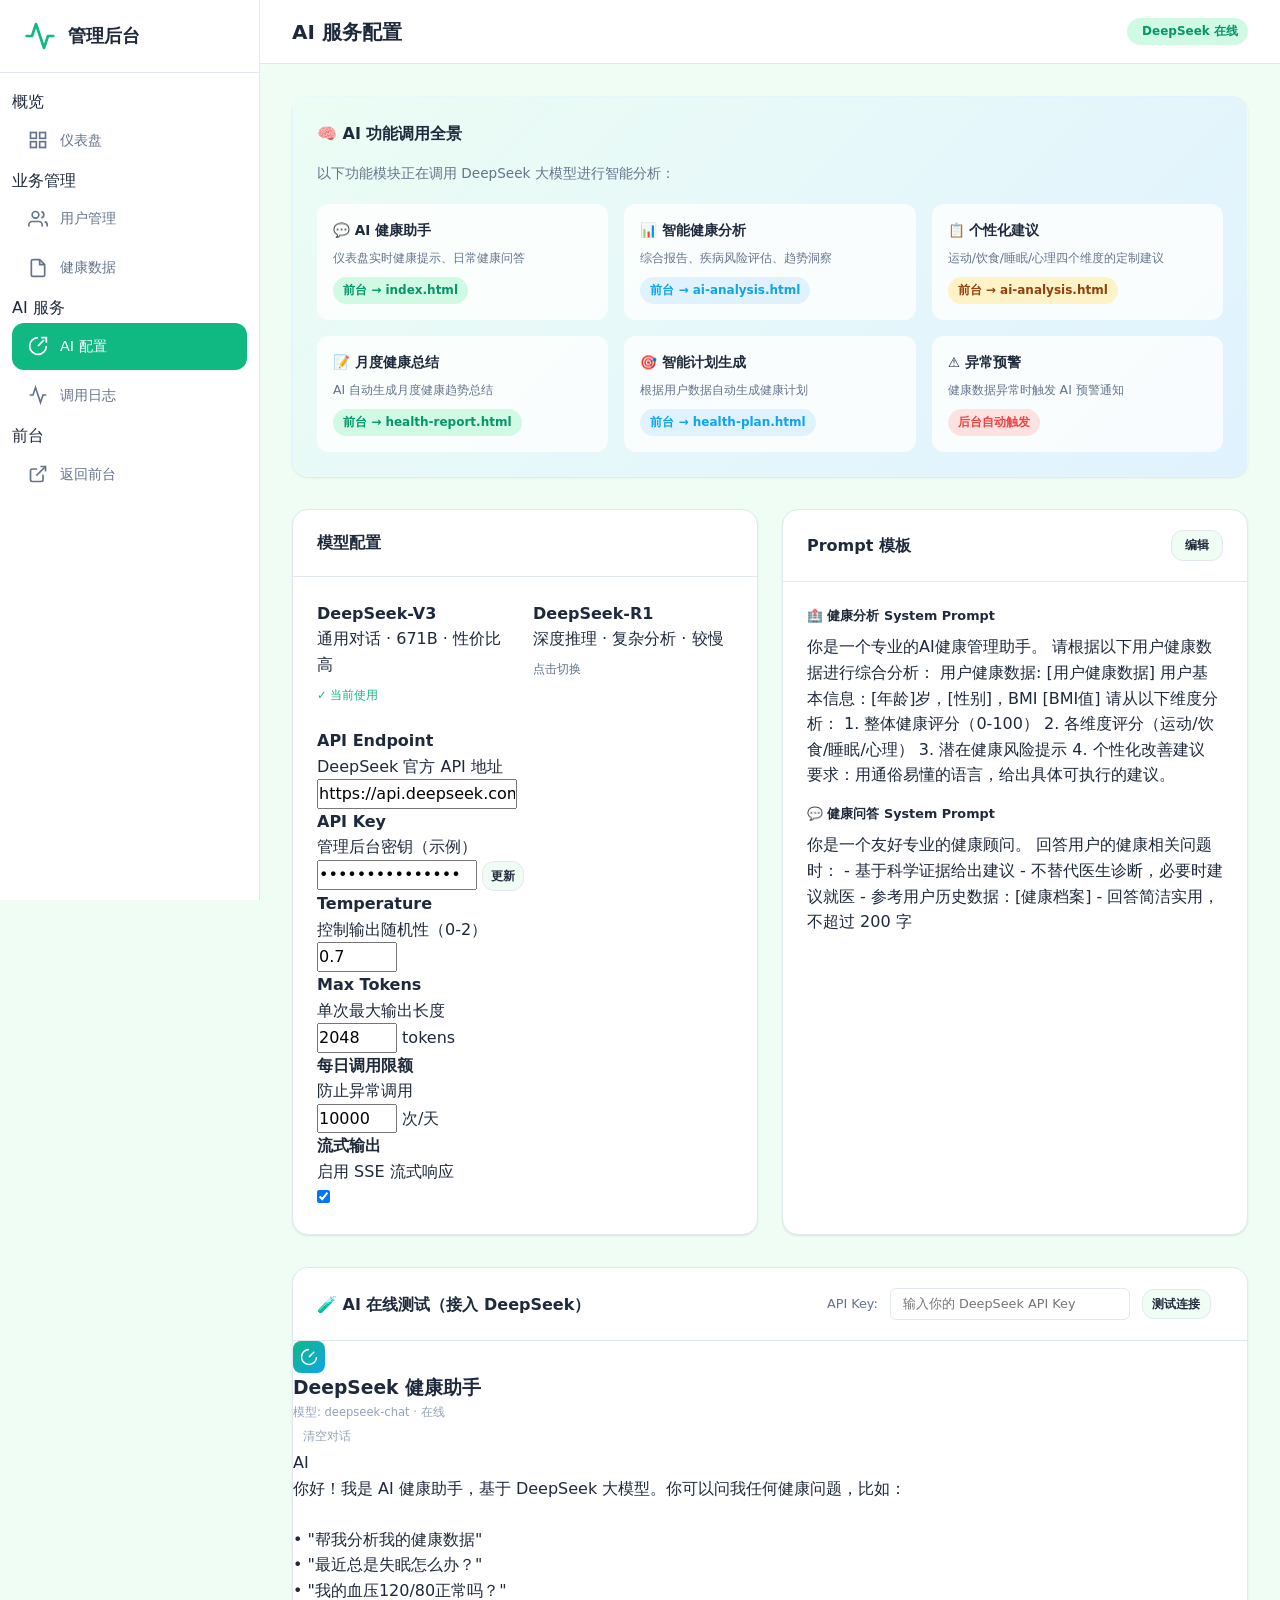
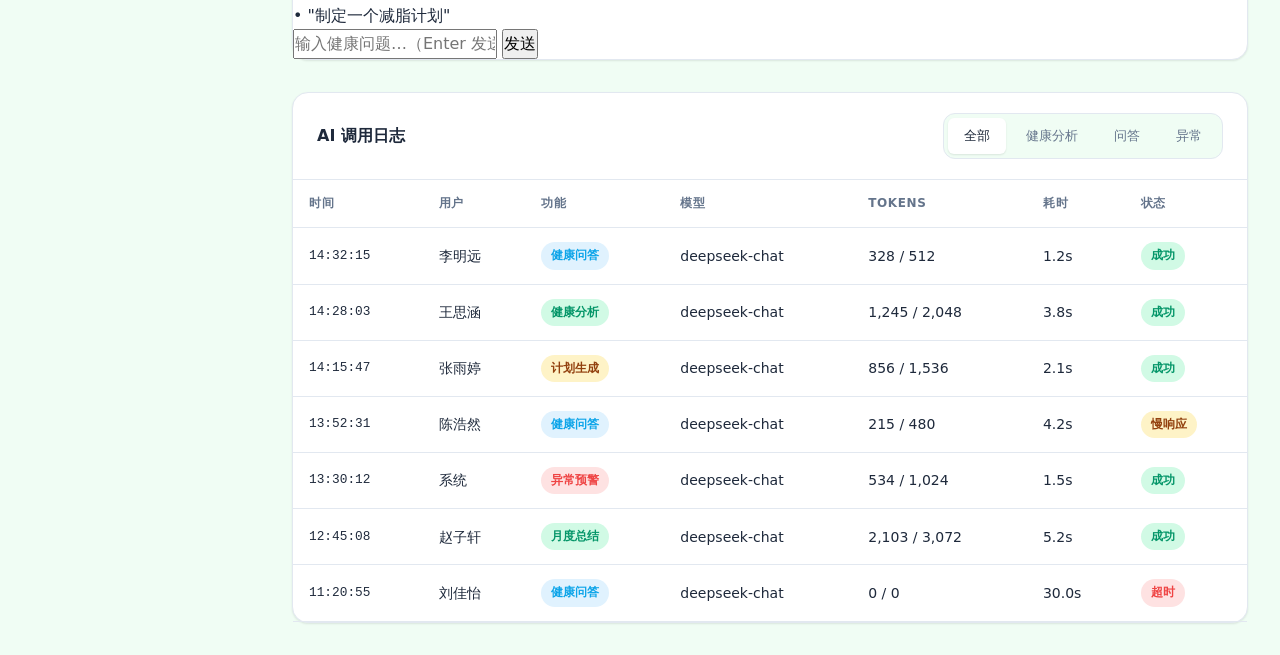
==== admin-ai.html @ 66883d91 "Add admin-ai.html" ====
<!doctype html>
<html lang="zh-CN">
  <head>
    <meta charset="utf-8" />
    <meta name="viewport" content="width=device-width, initial-scale=1" />
    <title>AI 配置 — AI 健康管理系统</title>
    <link rel="stylesheet" href="./theme.css" />
  </head>
  <body data-page-id="admin-ai">
    <a class="skip-link" href="#main-content">跳转到主要内容</a>
    <div class="app-layout">
      <aside class="sidebar admin-sidebar">
        <div class="sidebar-brand">
          <svg viewBox="0 0 24 24" fill="none" stroke="currentColor" stroke-width="2" stroke-linecap="round" stroke-linejoin="round"><path d="M22 12h-4l-3 9L9 3l-3 9H2"/></svg>
          <span>管理后台</span>
        </div>
        <nav>
          <ul class="sidebar-nav">
            <li class="admin-nav-section">概览</li>
            <li><a href="./admin.html"><svg viewBox="0 0 24 24" fill="none" stroke="currentColor" stroke-width="2"><rect x="3" y="3" width="7" height="7"/><rect x="14" y="3" width="7" height="7"/><rect x="14" y="14" width="7" height="7"/><rect x="3" y="14" width="7" height="7"/></svg>仪表盘</a></li>
            <li class="admin-divider"></li>
            <li class="admin-nav-section">业务管理</li>
            <li><a href="./admin-users.html"><svg viewBox="0 0 24 24" fill="none" stroke="currentColor" stroke-width="2"><path d="M17 21v-2a4 4 0 0 0-4-4H5a4 4 0 0 0-4 4v2"/><circle cx="9" cy="7" r="4"/><path d="M23 21v-2a4 4 0 0 0-3-3.87"/><path d="M16 3.13a4 4 0 0 1 0 7.75"/></svg>用户管理</a></li>
            <li><a href="./health-data.html"><svg viewBox="0 0 24 24" fill="none" stroke="currentColor" stroke-width="2"><path d="M14 2H6a2 2 0 0 0-2 2v16a2 2 0 0 0 2 2h12a2 2 0 0 0 2-2V8z"/><polyline points="14 2 14 8 20 8"/></svg>健康数据</a></li>
            <li class="admin-divider"></li>
            <li class="admin-nav-section">AI 服务</li>
            <li><a href="./admin-ai.html" class="active"><svg viewBox="0 0 24 24" fill="none" stroke="currentColor" stroke-width="2"><path d="M12 2a10 10 0 1 0 10 10"/><path d="M12 12l7-7"/><path d="M16 2h6v6"/></svg>AI 配置</a></li>
            <li><a href="#logs"><svg viewBox="0 0 24 24" fill="none" stroke="currentColor" stroke-width="2"><polyline points="22 12 18 12 15 21 9 3 6 12 2 12"/></svg>调用日志</a></li>
            <li class="admin-divider"></li>
            <li class="admin-nav-section">前台</li>
            <li><a href="./index.html"><svg viewBox="0 0 24 24" fill="none" stroke="currentColor" stroke-width="2"><path d="M18 13v6a2 2 0 0 1-2 2H5a2 2 0 0 1-2-2V8a2 2 0 0 1 2-2h6"/><polyline points="15 3 21 3 21 9"/><line x1="10" y1="14" x2="21" y2="3"/></svg>返回前台</a></li>
          </ul>
        </nav>
      </aside>

      <div class="main-wrapper">
        <header class="top-header">
          <div class="header-left">
            <h1>AI 服务配置</h1>
          </div>
          <div class="header-right">
            <span class="badge badge-green"><span class="status-dot online" style="margin-right:0.3rem;"></span>DeepSeek 在线</span>
          </div>
        </header>

        <main id="main-content" class="content-area" tabindex="-1">
          <!-- AI Feature Map -->
          <section class="card" style="margin-bottom:2rem;background:linear-gradient(135deg,#ECFDF5,#E0F2FE);border-color:transparent;">
            <div class="card-body">
              <h3 style="font-size:1rem;font-weight:600;margin-bottom:1rem;">🧠 AI 功能调用全景</h3>
              <p style="font-size:0.85rem;color:var(--color-muted-text);margin-bottom:1.25rem;">以下功能模块正在调用 DeepSeek 大模型进行智能分析：</p>
              <div style="display:grid;grid-template-columns:repeat(3,1fr);gap:1rem;">
                <div style="background:rgba(255,255,255,0.8);padding:1rem;border-radius:var(--radius-md);">
                  <div style="font-size:0.85rem;font-weight:600;margin-bottom:0.375rem;">💬 AI 健康助手</div>
                  <div style="font-size:0.78rem;color:var(--color-muted-text);">仪表盘实时健康提示、日常健康问答</div>
                  <div style="margin-top:0.5rem;"><span class="badge badge-green">前台 → index.html</span></div>
                </div>
                <div style="background:rgba(255,255,255,0.8);padding:1rem;border-radius:var(--radius-md);">
                  <div style="font-size:0.85rem;font-weight:600;margin-bottom:0.375rem;">📊 智能健康分析</div>
                  <div style="font-size:0.78rem;color:var(--color-muted-text);">综合报告、疾病风险评估、趋势洞察</div>
                  <div style="margin-top:0.5rem;"><span class="badge badge-blue">前台 → ai-analysis.html</span></div>
                </div>
                <div style="background:rgba(255,255,255,0.8);padding:1rem;border-radius:var(--radius-md);">
                  <div style="font-size:0.85rem;font-weight:600;margin-bottom:0.375rem;">📋 个性化建议</div>
                  <div style="font-size:0.78rem;color:var(--color-muted-text);">运动/饮食/睡眠/心理四个维度的定制建议</div>
                  <div style="margin-top:0.5rem;"><span class="badge badge-amber">前台 → ai-analysis.html</span></div>
                </div>
                <div style="background:rgba(255,255,255,0.8);padding:1rem;border-radius:var(--radius-md);">
                  <div style="font-size:0.85rem;font-weight:600;margin-bottom:0.375rem;">📝 月度健康总结</div>
                  <div style="font-size:0.78rem;color:var(--color-muted-text);">AI 自动生成月度健康趋势总结</div>
                  <div style="margin-top:0.5rem;"><span class="badge badge-green">前台 → health-report.html</span></div>
                </div>
                <div style="background:rgba(255,255,255,0.8);padding:1rem;border-radius:var(--radius-md);">
                  <div style="font-size:0.85rem;font-weight:600;margin-bottom:0.375rem;">🎯 智能计划生成</div>
                  <div style="font-size:0.78rem;color:var(--color-muted-text);">根据用户数据自动生成健康计划</div>
                  <div style="margin-top:0.5rem;"><span class="badge badge-blue">前台 → health-plan.html</span></div>
                </div>
                <div style="background:rgba(255,255,255,0.8);padding:1rem;border-radius:var(--radius-md);">
                  <div style="font-size:0.85rem;font-weight:600;margin-bottom:0.375rem;">⚠️ 异常预警</div>
                  <div style="font-size:0.78rem;color:var(--color-muted-text);">健康数据异常时触发 AI 预警通知</div>
                  <div style="margin-top:0.5rem;"><span class="badge badge-red">后台自动触发</span></div>
                </div>
              </div>
            </div>
          </section>

          <!-- Model Configuration -->
          <section class="grid-2" style="margin-bottom:2rem;">
            <div class="card">
              <div class="card-header">
                <h3>模型配置</h3>
              </div>
              <div class="card-body">
                <div style="display:grid;grid-template-columns:1fr 1fr;gap:1rem;margin-bottom:1.5rem;">
                  <div class="model-card selected" onclick="selectModel(this)">
                    <h4>DeepSeek-V3</h4>
                    <p>通用对话 · 671B · 性价比高</p>
                    <div style="margin-top:0.5rem;font-size:0.72rem;color:var(--color-primary);">✓ 当前使用</div>
                  </div>
                  <div class="model-card" onclick="selectModel(this)">
                    <h4>DeepSeek-R1</h4>
                    <p>深度推理 · 复杂分析 · 较慢</p>
                    <div style="margin-top:0.5rem;font-size:0.72rem;color:var(--color-muted-text);">点击切换</div>
                  </div>
                </div>

                <div class="config-group">
                  <div class="config-row">
                    <div class="config-info">
                      <h4>API Endpoint</h4>
                      <p>DeepSeek 官方 API 地址</p>
                    </div>
                    <div class="inline-edit">
                      <input type="text" value="https://api.deepseek.com" readonly style="width:200px;" />
                    </div>
                  </div>
                  <div class="config-row">
                    <div class="config-info">
                      <h4>API Key</h4>
                      <p>管理后台密钥（示例）</p>
                    </div>
                    <div class="inline-edit">
                      <input type="password" value="sk-xxxxxxxxxxxx" style="width:160px;" />
                      <button class="btn btn-secondary" style="padding:0.3rem 0.5rem;font-size:0.72rem;">更新</button>
                    </div>
                  </div>
                  <div class="config-row">
                    <div class="config-info">
                      <h4>Temperature</h4>
                      <p>控制输出随机性（0-2）</p>
                    </div>
                    <div class="inline-edit">
                      <input type="number" value="0.7" step="0.1" min="0" max="2" style="width:80px;" />
                    </div>
                  </div>
                  <div class="config-row">
                    <div class="config-info">
                      <h4>Max Tokens</h4>
                      <p>单次最大输出长度</p>
                    </div>
                    <div class="inline-edit">
                      <input type="number" value="2048" style="width:80px;" />
                      <span class="unit">tokens</span>
                    </div>
                  </div>
                  <div class="config-row">
                    <div class="config-info">
                      <h4>每日调用限额</h4>
                      <p>防止异常调用</p>
                    </div>
                    <div class="inline-edit">
                      <input type="number" value="10000" style="width:80px;" />
                      <span class="unit">次/天</span>
                    </div>
                  </div>
                  <div class="config-row">
                    <div class="config-info">
                      <h4>流式输出</h4>
                      <p>启用 SSE 流式响应</p>
                    </div>
                    <label class="toggle-switch">
                      <input type="checkbox" checked />
                      <span class="toggle-slider"></span>
                    </label>
                  </div>
                </div>
              </div>
            </div>

            <div class="card">
              <div class="card-header">
                <h3>Prompt 模板</h3>
                <button class="btn btn-secondary" style="padding:0.3rem 0.8rem;font-size:0.75rem;">编辑</button>
              </div>
              <div class="card-body">
                <div style="margin-bottom:1rem;">
                  <div style="font-size:0.8rem;font-weight:600;margin-bottom:0.5rem;">🏥 健康分析 System Prompt</div>
                  <div class="prompt-template"><span class="keyword">你是一个专业的AI健康管理助手。</span>

请根据以下用户健康数据进行综合分析：

用户健康数据: <span class="placeholder">[用户健康数据]</span>

用户基本信息：<span class="placeholder">[年龄]岁，[性别]，BMI [BMI值]</span>

请从以下维度分析：
1. 整体健康评分（0-100）
2. 各维度评分（运动/饮食/睡眠/心理）
3. 潜在健康风险提示
4. 个性化改善建议

<span class="keyword">要求：用通俗易懂的语言，给出具体可执行的建议。</span></div>
                </div>
                <div>
                  <div style="font-size:0.8rem;font-weight:600;margin-bottom:0.5rem;">💬 健康问答 System Prompt</div>
                  <div class="prompt-template"><span class="keyword">你是一个友好专业的健康顾问。</span>

回答用户的健康相关问题时：
- 基于科学证据给出建议
- 不替代医生诊断，必要时建议就医
- 参考用户历史数据：<span class="placeholder">[健康档案]</span>
- 回答简洁实用，不超过 200 字</div>
                </div>
              </div>
            </div>
          </section>

          <!-- Live AI Chat Demo -->
          <section class="card" style="margin-bottom:2rem;">
            <div class="card-header">
              <h3>🧪 AI 在线测试（接入 DeepSeek）</h3>
              <div style="display:flex;align-items:center;gap:0.75rem;">
                <label style="font-size:0.8rem;color:var(--color-muted-text);">API Key:</label>
                <input type="password" id="ds-api-key" placeholder="输入你的 DeepSeek API Key" style="padding:0.3rem 0.75rem;border:1px solid var(--color-border);border-radius:var(--radius-sm);font-size:0.8rem;width:240px;" />
                <button class="btn btn-secondary" style="padding:0.3rem 0.6rem;font-size:0.72rem;" onclick="testConnection()">测试连接</button>
                <span id="conn-status" style="font-size:0.75rem;"></span>
              </div>
            </div>
            <div class="card-body" style="padding:0;">
              <div class="chat-container" style="border:none;border-radius:0;">
                <div class="chat-header">
                  <div style="width:32px;height:32px;border-radius:8px;background:linear-gradient(135deg,#10B981,#0EA5E9);display:flex;align-items:center;justify-content:center;">
                    <svg viewBox="0 0 24 24" fill="none" stroke="#fff" stroke-width="2" style="width:18px;height:18px;"><path d="M12 2a10 10 0 1 0 10 10"/><path d="M12 12l7-7"/></svg>
                  </div>
                  <div>
                    <h3>DeepSeek 健康助手</h3>
                    <div style="font-size:0.72rem;color:#94A3B8;">模型: deepseek-chat · 在线</div>
                  </div>
                  <button style="margin-left:auto;background:rgba(255,255,255,0.1);border:none;color:#94A3B8;padding:0.3rem 0.6rem;border-radius:var(--radius-sm);font-size:0.72rem;cursor:pointer;" onclick="clearChat()">清空对话</button>
                </div>
                <div class="chat-messages" id="chat-messages">
                  <div class="chat-msg ai">
                    <div class="chat-msg-avatar">AI</div>
                    <div class="chat-msg-bubble">你好！我是 AI 健康助手，基于 DeepSeek 大模型。你可以问我任何健康问题，比如：<br><br>• "帮我分析我的健康数据"<br>• "最近总是失眠怎么办？"<br>• "我的血压120/80正常吗？"<br>• "制定一个减脂计划"</div>
                  </div>
                </div>
                <div class="chat-input-area">
                  <input type="text" id="chat-input" placeholder="输入健康问题…（Enter 发送）" onkeypress="if(event.key==='Enter')sendMessage()" />
                  <button id="send-btn" onclick="sendMessage()">发送</button>
                </div>
              </div>
            </div>
          </section>

          <!-- API Call Logs -->
          <section class="card" id="logs">
            <div class="card-header">
              <h3>AI 调用日志</h3>
              <div class="tab-group">
                <button class="tab-btn active">全部</button>
                <button class="tab-btn">健康分析</button>
                <button class="tab-btn">问答</button>
                <button class="tab-btn">异常</button>
              </div>
            </div>
            <div style="overflow-x:auto;">
              <table class="data-table">
                <thead>
                  <tr>
                    <th>时间</th>
                    <th>用户</th>
                    <th>功能</th>
                    <th>模型</th>
                    <th>Tokens</th>
                    <th>耗时</th>
                    <th>状态</th>
                  </tr>
                </thead>
                <tbody>
                  <tr>
                    <td style="font-size:0.8rem;font-family:monospace;">14:32:15</td>
                    <td>李明远</td>
                    <td><span class="badge badge-blue">健康问答</span></td>
                    <td>deepseek-chat</td>
                    <td>328 / 512</td>
                    <td>1.2s</td>
                    <td><span class="badge badge-green">成功</span></td>
                  </tr>
                  <tr>
                    <td style="font-size:0.8rem;font-family:monospace;">14:28:03</td>
                    <td>王思涵</td>
                    <td><span class="badge badge-green">健康分析</span></td>
                    <td>deepseek-chat</td>
                    <td>1,245 / 2,048</td>
                    <td>3.8s</td>
                    <td><span class="badge badge-green">成功</span></td>
                  </tr>
                  <tr>
                    <td style="font-size:0.8rem;font-family:monospace;">14:15:47</td>
                    <td>张雨婷</td>
                    <td><span class="badge badge-amber">计划生成</span></td>
                    <td>deepseek-chat</td>
                    <td>856 / 1,536</td>
                    <td>2.1s</td>
                    <td><span class="badge badge-green">成功</span></td>
                  </tr>
                  <tr>
                    <td style="font-size:0.8rem;font-family:monospace;">13:52:31</td>
                    <td>陈浩然</td>
                    <td><span class="badge badge-blue">健康问答</span></td>
                    <td>deepseek-chat</td>
                    <td>215 / 480</td>
                    <td>4.2s</td>
                    <td><span class="badge badge-amber">慢响应</span></td>
                  </tr>
                  <tr>
                    <td style="font-size:0.8rem;font-family:monospace;">13:30:12</td>
                    <td>系统</td>
                    <td><span class="badge badge-red">异常预警</span></td>
                    <td>deepseek-chat</td>
                    <td>534 / 1,024</td>
                    <td>1.5s</td>
                    <td><span class="badge badge-green">成功</span></td>
                  </tr>
                  <tr>
                    <td style="font-size:0.8rem;font-family:monospace;">12:45:08</td>
                    <td>赵子轩</td>
                    <td><span class="badge badge-green">月度总结</span></td>
                    <td>deepseek-chat</td>
                    <td>2,103 / 3,072</td>
                    <td>5.2s</td>
                    <td><span class="badge badge-green">成功</span></td>
                  </tr>
                  <tr>
                    <td style="font-size:0.8rem;font-family:monospace;">11:20:55</td>
                    <td>刘佳怡</td>
                    <td><span class="badge badge-blue">健康问答</span></td>
                    <td>deepseek-chat</td>
                    <td>0 / 0</td>
                    <td>30.0s</td>
                    <td><span class="badge badge-red">超时</span></td>
                  </tr>
                </tbody>
              </table>
            </div>
          </section>
        </main>
      </div>
    </div>

    <nav class="bottom-nav">
      <ul class="bottom-nav-list">
        <li><a href="./admin.html"><svg viewBox="0 0 24 24" fill="none" stroke="currentColor" stroke-width="2"><rect x="3" y="3" width="7" height="7"/><rect x="14" y="3" width="7" height="7"/><rect x="14" y="14" width="7" height="7"/><rect x="3" y="14" width="7" height="7"/></svg>仪表盘</a></li>
        <li><a href="./admin-users.html"><svg viewBox="0 0 24 24" fill="none" stroke="currentColor" stroke-width="2"><path d="M17 21v-2a4 4 0 0 0-4-4H5a4 4 0 0 0-4 4v2"/><circle cx="9" cy="7" r="4"/></svg>用户</a></li>
        <li><a href="./admin-ai.html" class="active"><svg viewBox="0 0 24 24" fill="none" stroke="currentColor" stroke-width="2"><path d="M12 2a10 10 0 1 0 10 10"/><path d="M12 12l7-7"/></svg>AI</a></li>
        <li><a href="./index.html"><svg viewBox="0 0 24 24" fill="none" stroke="currentColor" stroke-width="2"><path d="M18 13v6a2 2 0 0 1-2 2H5a2 2 0 0 1-2-2V8a2 2 0 0 1 2-2h6"/><polyline points="15 3 21 3 21 9"/><line x1="10" y1="14" x2="21" y2="3"/></svg>前台</a></li>
      </ul>
    </nav>

    <script>
    // DeepSeek API Integration
    const chatMessages = document.getElementById('chat-messages');
    const chatInput = document.getElementById('chat-input');
    const sendBtn = document.getElementById('send-btn');
    const connStatus = document.getElementById('conn-status');
    let conversationHistory = [
      {
        role: 'system',
        content: '你是一个专业的AI健康管理助手。请根据用户的健康问题，基于科学证据给出专业、实用、通俗易懂的建议。不替代医生诊断，必要时建议就医。回答简洁实用。'
      }
    ];

    function selectModel(el) {
      document.querySelectorAll('.model-card').forEach(c => {
        c.classList.remove('selected');
        c.querySelector('div:last-child').style.color = 'var(--color-muted-text)';
        c.querySelector('div:last-child').textContent = '点击切换';
      });
      el.classList.add('selected');
      el.querySelector('div:last-child').style.color = 'var(--color-primary)';
      el.querySelector('div:last-child').textContent = '✓ 当前使用';
    }

    async function testConnection() {
      const apiKey = document.getElementById('ds-api-key').value.trim();
      if (!apiKey) {
        connStatus.textContent = '⚠️ 请输入 API Key';
        connStatus.style.color = 'var(--color-warning)';
        return;
      }
      connStatus.textContent = '测试中…';
      connStatus.style.color = 'var(--color-accent)';
      try {
        const resp = await fetch('https://api.deepseek.com/v1/chat/completions', {
          method: 'POST',
          headers: {
            'Content-Type': 'application/json',
            'Authorization': 'Bearer ' + apiKey
          },
          body: JSON.stringify({
            model: 'deepseek-chat',
            messages: [{ role: 'user', content: '你好' }],
            max_tokens: 20
          })
        });
        if (resp.ok) {
          connStatus.textContent = '✅ 连接成功';
          connStatus.style.color = 'var(--color-primary)';
        } else {
          const err = await resp.json();
          connStatus.textContent = '❌ ' + (err.error?.message || resp.status);
          connStatus.style.color = 'var(--color-danger)';
        }
      } catch (e) {
        connStatus.textContent = '❌ 网络错误';
        connStatus.style.color = 'var(--color-danger)';
      }
    }

    function addMessage(role, content) {
      const div = document.createElement('div');
      div.className = 'chat-msg ' + role;
      const avatar = role === 'ai' ? 'AI' : '我';
      div.innerHTML = '<div class="chat-msg-avatar">' + avatar + '</div><div class="chat-msg-bubble">' + content.replace(/\n/g, '<br>') + '</div>';
      chatMessages.appendChild(div);
      chatMessages.scrollTop = chatMessages.scrollHeight;
      return div;
    }

    function addTyping() {
      const div = document.createElement('div');
      div.className = 'chat-msg ai';
      div.id = 'typing-msg';
      div.innerHTML = '<div class="chat-msg-avatar">AI</div><div class="chat-msg-bubble"><div class="typing-indicator"><span></span><span></span><span></span></div></div>';
      chatMessages.appendChild(div);
      chatMessages.scrollTop = chatMessages.scrollHeight;
    }

    function removeTyping() {
      const el = document.getElementById('typing-msg');
      if (el) el.remove();
    }

    async function sendMessage() {
      const text = chatInput.value.trim();
      if (!text) return;
      const apiKey = document.getElementById('ds-api-key').value.trim();
      if (!apiKey) {
        addMessage('ai', '⚠️ 请先在上方输入你的 DeepSeek API Key 才能使用 AI 对话。\n\n获取地址：https://platform.deepseek.com/api_keys');
        return;
      }

      addMessage('user', text);
      chatInput.value = '';
      sendBtn.disabled = true;
      addTyping();

      conversationHistory.push({ role: 'user', content: text });

      try {
        const resp = await fetch('https://api.deepseek.com/v1/chat/completions', {
          method: 'POST',
          headers: {
            'Content-Type': 'application/json',
            'Authorization': 'Bearer ' + apiKey
          },
          body: JSON.stringify({
            model: 'deepseek-chat',
            messages: conversationHistory,
            temperature: 0.7,
            max_tokens: 2048,
            stream: true
          })
        });

        if (!resp.ok) {
          const err = await resp.json();
          removeTyping();
          addMessage('ai', '❌ API 错误: ' + (err.error?.message || resp.status));
          sendBtn.disabled = false;
          return;
        }

        removeTyping();
        const aiDiv = addMessage('ai', '');
        const bubble = aiDiv.querySelector('.chat-msg-bubble');
        let fullText = '';

        const reader = resp.body.getReader();
        const decoder = new TextDecoder();
        let buffer = '';

        while (true) {
          const { done, value } = await reader.read();
          if (done) break;
          buffer += decoder.decode(value, { stream: true });
          const lines = buffer.split('\n');
          buffer = lines.pop() || '';

          for (const line of lines) {
            if (line.startsWith('data: ')) {
              const data = line.slice(6).trim();
              if (data === '[DONE]') continue;
              try {
                const json = JSON.parse(data);
                const delta = json.choices?.[0]?.delta?.content || '';
                if (delta) {
                  fullText += delta;
                  bubble.innerHTML = fullText.replace(/\n/g, '<br>');
                  chatMessages.scrollTop = chatMessages.scrollHeight;
                }
              } catch (e) {}
            }
          }
        }

        conversationHistory.push({ role: 'assistant', content: fullText });
      } catch (e) {
        removeTyping();
        addMessage('ai', '❌ 请求失败: ' + e.message);
      }
      sendBtn.disabled = false;
      chatInput.focus();
    }

    function clearChat() {
      chatMessages.innerHTML = '';
      conversationHistory = [conversationHistory[0]];
      addMessage('ai', '对话已清空，可以开始新的健康咨询。');
    }
    </script>
  </body>
</html>
---- theme.css ----
:root {
  color-scheme: light;
  --color-primary: #10B981;
  --color-primary-dark: #059669;
  --color-primary-light: #D1FAE5;
  --color-accent: #0EA5E9;
  --color-accent-light: #E0F2FE;
  --color-warning: #F59E0B;
  --color-warning-light: #FEF3C7;
  --color-danger: #EF4444;
  --color-danger-light: #FEE2E2;
  --color-background: #F0FDF4;
  --color-surface: #FFFFFF;
  --color-surface-hover: #F8FAFC;
  --color-text: #1E293B;
  --color-muted-text: #64748B;
  --color-border: #E2E8F0;
  --color-focus: #10B981;
  --font-body: 'Inter', ui-sans-serif, system-ui, -apple-system, sans-serif;
  --font-display: 'Inter', ui-sans-serif, system-ui, -apple-system, sans-serif;
  --radius-sm: 6px;
  --radius-md: 12px;
  --radius-lg: 16px;
  --radius-xl: 24px;
  --shadow-sm: 0 1px 3px rgba(0,0,0,0.04), 0 1px 2px rgba(0,0,0,0.06);
  --shadow-md: 0 4px 6px -1px rgba(0,0,0,0.07), 0 2px 4px -2px rgba(0,0,0,0.05);
  --shadow-lg: 0 10px 15px -3px rgba(0,0,0,0.08), 0 4px 6px -4px rgba(0,0,0,0.04);
  --space-unit: 0.25rem;
  --content-width: 87.5rem;
  --sidebar-width: 260px;
  --header-height: 64px;
}

* {
  box-sizing: border-box;
  margin: 0;
  padding: 0;
}

html {
  background: var(--color-background);
  color: var(--color-text);
  font-family: var(--font-body);
  font-size: 16px;
  line-height: 1.6;
}

body {
  min-height: 100dvh;
  display: flex;
}

button, input, select, textarea {
  font: inherit;
}

:focus-visible {
  outline: 3px solid var(--color-focus);
  outline-offset: 2px;
}

.skip-link {
  left: 1rem;
  position: fixed;
  top: 1rem;
  transform: translateY(-200%);
  z-index: 100;
  background: var(--color-surface);
  padding: 0.5rem 1rem;
  border-radius: var(--radius-sm);
  box-shadow: var(--shadow-md);
  text-decoration: none;
  color: var(--color-text);
}

.skip-link:focus {
  transform: translateY(0);
}

@media (prefers-reduced-motion: reduce) {
  *, *::before, *::after {
    animation-duration: 0.01ms !important;
    animation-iteration-count: 1 !important;
    scroll-behavior: auto !important;
    transition-duration: 0.01ms !important;
  }
}

/* ===== LAYOUT ===== */
.app-layout {
  display: flex;
  width: 100%;
  min-height: 100dvh;
}

/* ===== SIDEBAR ===== */
.sidebar {
  width: var(--sidebar-width);
  background: var(--color-surface);
  border-right: 1px solid var(--color-border);
  display: flex;
  flex-direction: column;
  position: fixed;
  top: 0;
  left: 0;
  height: 100dvh;
  z-index: 50;
  overflow-y: auto;
}

.sidebar-brand {
  display: flex;
  align-items: center;
  gap: 0.75rem;
  padding: 1.25rem 1.5rem;
  border-bottom: 1px solid var(--color-border);
}

.sidebar-brand svg {
  width: 32px;
  height: 32px;
  color: var(--color-primary);
}

.sidebar-brand span {
  font-size: 1.125rem;
  font-weight: 700;
  color: var(--color-text);
}

.sidebar-nav {
  flex: 1;
  padding: 1rem 0.75rem;
  list-style: none;
  display: flex;
  flex-direction: column;
  gap: 2px;
}

.sidebar-nav a {
  display: flex;
  align-items: center;
  gap: 0.75rem;
  padding: 0.75rem 1rem;
  border-radius: var(--radius-md);
  text-decoration: none;
  color: var(--color-muted-text);
  font-size: 0.9rem;
  font-weight: 500;
  transition: all 0.15s ease;
}

.sidebar-nav a:hover {
  background: var(--color-primary-light);
  color: var(--color-primary-dark);
}

.sidebar-nav a.active {
  background: var(--color-primary);
  color: #fff;
}

.sidebar-nav a.active svg {
  color: #fff;
}

.sidebar-nav svg {
  width: 20px;
  height: 20px;
  flex-shrink: 0;
}

/* ===== MAIN AREA ===== */
.main-wrapper {
  flex: 1;
  margin-left: var(--sidebar-width);
  display: flex;
  flex-direction: column;
  min-height: 100dvh;
}

/* ===== TOP HEADER ===== */
.top-header {
  height: var(--header-height);
  background: var(--color-surface);
  border-bottom: 1px solid var(--color-border);
  display: flex;
  align-items: center;
  justify-content: space-between;
  padding: 0 2rem;
  position: sticky;
  top: 0;
  z-index: 40;
}

.header-left {
  display: flex;
  align-items: center;
  gap: 1rem;
}

.header-left h1 {
  font-size: 1.25rem;
  font-weight: 600;
}

.header-search {
  display: flex;
  align-items: center;
  gap: 0.5rem;
  background: var(--color-background);
  border: 1px solid var(--color-border);
  border-radius: var(--radius-xl);
  padding: 0.5rem 1rem;
  width: 280px;
}

.header-search input {
  border: none;
  background: none;
  outline: none;
  flex: 1;
  font-size: 0.875rem;
  color: var(--color-text);
}

.header-search svg {
  width: 18px;
  height: 18px;
  color: var(--color-muted-text);
}

.header-right {
  display: flex;
  align-items: center;
  gap: 1rem;
}

.header-icon-btn {
  width: 40px;
  height: 40px;
  border-radius: 50%;
  border: 1px solid var(--color-border);
  background: var(--color-surface);
  display: flex;
  align-items: center;
  justify-content: center;
  cursor: pointer;
  position: relative;
  transition: all 0.15s;
}

.header-icon-btn:hover {
  background: var(--color-background);
}

.header-icon-btn svg {
  width: 20px;
  height: 20px;
  color: var(--color-muted-text);
}

.notification-badge {
  position: absolute;
  top: 6px;
  right: 6px;
  width: 8px;
  height: 8px;
  background: var(--color-danger);
  border-radius: 50%;
  border: 2px solid var(--color-surface);
}

.user-avatar {
  width: 36px;
  height: 36px;
  border-radius: 50%;
  background: linear-gradient(135deg, var(--color-primary), var(--color-accent));
  display: flex;
  align-items: center;
  justify-content: center;
  color: #fff;
  font-weight: 600;
  font-size: 0.875rem;
}

/* ===== CONTENT ===== */
.content-area {
  flex: 1;
  padding: 2rem;
  max-width: var(--content-width);
  width: 100%;
}

/* ===== CARDS ===== */
.card {
  background: var(--color-surface);
  border-radius: var(--radius-lg);
  border: 1px solid var(--color-border);
  box-shadow: var(--shadow-sm);
  transition: box-shadow 0.2s, transform 0.2s;
}

.card:hover {
  box-shadow: var(--shadow-md);
}

.card-interactive:hover {
  transform: translateY(-2px);
  box-shadow: var(--shadow-lg);
}

.card-header {
  display: flex;
  align-items: center;
  justify-content: space-between;
  padding: 1.25rem 1.5rem;
  border-bottom: 1px solid var(--color-border);
}

.card-header h3 {
  font-size: 1rem;
  font-weight: 600;
}

.card-body {
  padding: 1.5rem;
}

/* ===== STAT CARDS ===== */
.stat-grid {
  display: grid;
  grid-template-columns: repeat(4, 1fr);
  gap: 1.5rem;
  margin-bottom: 2rem;
}

.stat-card {
  padding: 1.5rem;
  display: flex;
  align-items: flex-start;
  gap: 1rem;
}

.stat-icon {
  width: 48px;
  height: 48px;
  border-radius: var(--radius-md);
  display: flex;
  align-items: center;
  justify-content: center;
  flex-shrink: 0;
}

.stat-icon svg {
  width: 24px;
  height: 24px;
}

.stat-icon.green { background: var(--color-primary-light); color: var(--color-primary); }
.stat-icon.blue { background: var(--color-accent-light); color: var(--color-accent); }
.stat-icon.amber { background: var(--color-warning-light); color: var(--color-warning); }
.stat-icon.red { background: var(--color-danger-light); color: var(--color-danger); }

.stat-info {
  flex: 1;
}

.stat-label {
  font-size: 0.8rem;
  color: var(--color-muted-text);
  font-weight: 500;
  margin-bottom: 0.25rem;
}

.stat-value {
  font-size: 1.75rem;
  font-weight: 700;
  line-height: 1.2;
  color: var(--color-text);
}

.stat-unit {
  font-size: 0.875rem;
  font-weight: 400;
  color: var(--color-muted-text);
}

.stat-change {
  display: inline-flex;
  align-items: center;
  gap: 0.25rem;
  font-size: 0.75rem;
  font-weight: 600;
  margin-top: 0.375rem;
  padding: 0.125rem 0.5rem;
  border-radius: 999px;
}

.stat-change.up { background: var(--color-primary-light); color: var(--color-primary-dark); }
.stat-change.down { background: var(--color-danger-light); color: var(--color-danger); }

/* ===== GRID LAYOUTS ===== */
.grid-2 {
  display: grid;
  grid-template-columns: 1fr 1fr;
  gap: 1.5rem;
  margin-bottom: 2rem;
}

.grid-3 {
  display: grid;
  grid-template-columns: 2fr 1fr;
  gap: 1.5rem;
  margin-bottom: 2rem;
}

/* ===== HEALTH SCORE RING ===== */
.health-score {
  display: flex;
  flex-direction: column;
  align-items: center;
  justify-content: center;
  padding: 2rem;
}

.score-ring {
  position: relative;
  width: 180px;
  height: 180px;
}

.score-ring svg {
  transform: rotate(-90deg);
}

.score-ring-bg {
  fill: none;
  stroke: var(--color-border);
  stroke-width: 12;
}

.score-ring-fill {
  fill: none;
  stroke: var(--color-primary);
  stroke-width: 12;
  stroke-linecap: round;
  transition: stroke-dashoffset 1s ease;
}

.score-value {
  position: absolute;
  top: 50%;
  left: 50%;
  transform: translate(-50%, -50%);
  text-align: center;
}

.score-value .number {
  font-size: 2.5rem;
  font-weight: 800;
  color: var(--color-primary);
  line-height: 1;
}

.score-value .label {
  font-size: 0.8rem;
  color: var(--color-muted-text);
  margin-top: 0.25rem;
}

.score-breakdown {
  display: flex;
  gap: 2rem;
  margin-top: 1.5rem;
}

.score-item {
  text-align: center;
}

.score-item .val {
  font-size: 1.25rem;
  font-weight: 700;
}

.score-item .lbl {
  font-size: 0.75rem;
  color: var(--color-muted-text);
}

/* ===== ACTIVITY LIST ===== */
.activity-list {
  list-style: none;
  display: flex;
  flex-direction: column;
  gap: 0.75rem;
}

.activity-item {
  display: flex;
  align-items: center;
  gap: 1rem;
  padding: 0.875rem 1rem;
  border-radius: var(--radius-md);
  background: var(--color-background);
  transition: background 0.15s;
}

.activity-item:hover {
  background: var(--color-primary-light);
}

.activity-dot {
  width: 10px;
  height: 10px;
  border-radius: 50%;
  flex-shrink: 0;
}

.activity-dot.green { background: var(--color-primary); }
.activity-dot.blue { background: var(--color-accent); }
.activity-dot.amber { background: var(--color-warning); }
.activity-dot.red { background: var(--color-danger); }

.activity-text {
  flex: 1;
  font-size: 0.875rem;
  color: var(--color-text);
}

.activity-time {
  font-size: 0.75rem;
  color: var(--color-muted-text);
}

/* ===== TABLE ===== */
.data-table {
  width: 100%;
  border-collapse: collapse;
}

.data-table th,
.data-table td {
  padding: 0.875rem 1rem;
  text-align: left;
  font-size: 0.875rem;
  border-bottom: 1px solid var(--color-border);
}

.data-table th {
  font-weight: 600;
  color: var(--color-muted-text);
  font-size: 0.75rem;
  text-transform: uppercase;
  letter-spacing: 0.05em;
}

.data-table tbody tr:hover {
  background: var(--color-surface-hover);
}

/* ===== BUTTONS ===== */
.btn {
  display: inline-flex;
  align-items: center;
  gap: 0.5rem;
  padding: 0.625rem 1.25rem;
  border-radius: var(--radius-md);
  font-size: 0.875rem;
  font-weight: 600;
  border: none;
  cursor: pointer;
  text-decoration: none;
  transition: all 0.15s;
}

.btn-primary {
  background: var(--color-primary);
  color: #fff;
}

.btn-primary:hover {
  background: var(--color-primary-dark);
}

.btn-secondary {
  background: var(--color-background);
  color: var(--color-text);
  border: 1px solid var(--color-border);
}

.btn-secondary:hover {
  background: var(--color-surface);
  border-color: var(--color-primary);
  color: var(--color-primary);
}

.btn svg {
  width: 18px;
  height: 18px;
}

/* ===== BADGES ===== */
.badge {
  display: inline-flex;
  align-items: center;
  padding: 0.25rem 0.625rem;
  border-radius: 999px;
  font-size: 0.75rem;
  font-weight: 600;
}

.badge-green { background: var(--color-primary-light); color: var(--color-primary-dark); }
.badge-blue { background: var(--color-accent-light); color: var(--color-accent); }
.badge-amber { background: var(--color-warning-light); color: #92400E; }
.badge-red { background: var(--color-danger-light); color: var(--color-danger); }

/* ===== PROGRESS BAR ===== */
.progress-bar {
  height: 8px;
  background: var(--color-border);
  border-radius: 999px;
  overflow: hidden;
}

.progress-fill {
  height: 100%;
  border-radius: 999px;
  transition: width 0.6s ease;
}

.progress-fill.green { background: var(--color-primary); }
.progress-fill.blue { background: var(--color-accent); }
.progress-fill.amber { background: var(--color-warning); }

/* ===== TABS ===== */
.tab-group {
  display: flex;
  gap: 0.25rem;
  background: var(--color-background);
  border-radius: var(--radius-md);
  padding: 0.25rem;
  border: 1px solid var(--color-border);
}

.tab-btn {
  padding: 0.5rem 1rem;
  border-radius: var(--radius-sm);
  border: none;
  background: transparent;
  font-size: 0.8rem;
  font-weight: 500;
  color: var(--color-muted-text);
  cursor: pointer;
  transition: all 0.15s;
}

.tab-btn.active {
  background: var(--color-surface);
  color: var(--color-text);
  box-shadow: var(--shadow-sm);
}

/* ===== FORM ===== */
.form-group {
  margin-bottom: 1.25rem;
}

.form-label {
  display: block;
  font-size: 0.8rem;
  font-weight: 600;
  color: var(--color-text);
  margin-bottom: 0.5rem;
}

.form-input {
  width: 100%;
  padding: 0.625rem 1rem;
  border: 1px solid var(--color-border);
  border-radius: var(--radius-md);
  font-size: 0.875rem;
  color: var(--color-text);
  background: var(--color-surface);
  transition: border-color 0.15s;
}

.form-input:focus {
  border-color: var(--color-primary);
  outline: none;
  box-shadow: 0 0 0 3px rgba(16, 185, 129, 0.1);
}

/* ===== CHART PLACEHOLDER ===== */
.chart-container {
  width: 100%;
  height: 240px;
  display: flex;
  align-items: flex-end;
  gap: 4px;
  padding: 1rem 0;
}

.chart-bar {
  flex: 1;
  border-radius: 4px 4px 0 0;
  min-height: 8px;
  transition: height 0.3s ease;
}

.chart-bar.green { background: var(--color-primary); opacity: 0.8; }
.chart-bar.green:hover { opacity: 1; }
.chart-bar.blue { background: var(--color-accent); opacity: 0.8; }
.chart-bar.blue:hover { opacity: 1; }

/* ===== MOBILE BOTTOM NAV ===== */
.bottom-nav {
  display: none;
  position: fixed;
  bottom: 0;
  left: 0;
  right: 0;
  background: var(--color-surface);
  border-top: 1px solid var(--color-border);
  padding: 0.5rem 0;
  z-index: 50;
}

.bottom-nav-list {
  display: flex;
  justify-content: space-around;
  list-style: none;
}

.bottom-nav-list a {
  display: flex;
  flex-direction: column;
  align-items: center;
  gap: 0.25rem;
  text-decoration: none;
  font-size: 0.65rem;
  color: var(--color-muted-text);
  padding: 0.25rem 0.5rem;
}

.bottom-nav-list a.active {
  color: var(--color-primary);
}

.bottom-nav-list svg {
  width: 22px;
  height: 22px;
}

/* ===== AI MESSAGE ===== */
.ai-message {
  display: flex;
  gap: 1rem;
  padding: 1.25rem;
  border-radius: var(--radius-lg);
  background: linear-gradient(135deg, var(--color-primary-light), var(--color-accent-light));
  border: 1px solid var(--color-border);
}

.ai-avatar {
  width: 40px;
  height: 40px;
  border-radius: var(--radius-md);
  background: linear-gradient(135deg, var(--color-primary), var(--color-accent));
  display: flex;
  align-items: center;
  justify-content: center;
  flex-shrink: 0;
}

.ai-avatar svg {
  width: 22px;
  height: 22px;
  color: #fff;
}

.ai-content h4 {
  font-size: 0.9rem;
  font-weight: 600;
  margin-bottom: 0.5rem;
}

.ai-content p {
  font-size: 0.85rem;
  color: var(--color-muted-text);
  line-height: 1.6;
}

/* ===== RISK METER ===== */
.risk-meter {
  display: flex;
  align-items: center;
  gap: 0.75rem;
}

.risk-level {
  display: flex;
  gap: 3px;
}

.risk-dot {
  width: 8px;
  height: 24px;
  border-radius: 2px;
  background: var(--color-border);
}

.risk-dot.active-green { background: var(--color-primary); }
.risk-dot.active-amber { background: var(--color-warning); }
.risk-dot.active-red { background: var(--color-danger); }

/* ===== CHECKIN CALENDAR ===== */
.checkin-grid {
  display: grid;
  grid-template-columns: repeat(7, 1fr);
  gap: 6px;
}

.checkin-day {
  aspect-ratio: 1;
  border-radius: var(--radius-sm);
  display: flex;
  align-items: center;
  justify-content: center;
  font-size: 0.75rem;
  font-weight: 500;
  background: var(--color-background);
  color: var(--color-muted-text);
}

.checkin-day.done {
  background: var(--color-primary);
  color: #fff;
}

.checkin-day.partial {
  background: var(--color-primary-light);
  color: var(--color-primary-dark);
}

.checkin-day.today {
  border: 2px solid var(--color-primary);
}

/* ===== PLAN CARD ===== */
.plan-card {
  padding: 1.25rem;
  border-radius: var(--radius-lg);
  border: 1px solid var(--color-border);
  background: var(--color-surface);
  display: flex;
  flex-direction: column;
  gap: 1rem;
}

.plan-card-header {
  display: flex;
  align-items: center;
  justify-content: space-between;
}

.plan-card-header h4 {
  font-size: 0.95rem;
  font-weight: 600;
}

.plan-meta {
  display: flex;
  gap: 1rem;
  font-size: 0.8rem;
  color: var(--color-muted-text);
}

.plan-meta span {
  display: flex;
  align-items: center;
  gap: 0.375rem;
}

.plan-meta svg {
  width: 16px;
  height: 16px;
}

.plan-progress {
  display: flex;
  flex-direction: column;
  gap: 0.375rem;
}

.plan-progress-label {
  display: flex;
  justify-content: space-between;
  font-size: 0.75rem;
  color: var(--color-muted-text);
}

/* ===== RESPONSIVE ===== */
@media (max-width: 1023px) {
  .sidebar {
    display: none;
  }
  .main-wrapper {
    margin-left: 0;
  }
  .bottom-nav {
    display: block;
  }
  .content-area {
    padding-bottom: 5rem;
  }
  .stat-grid {
    grid-template-columns: repeat(2, 1fr);
  }
  .grid-2, .grid-3 {
    grid-template-columns: 1fr;
  }
}

@media (max-width: 640px) {
  .stat-grid {
    grid-template-columns: 1fr;
  }
  .top-header {
    padding: 0 1rem;
  }
  .header-search {
    display: none;
  }
  .content-area {
    padding: 1rem;
  }
  .score-breakdown {
    gap: 1rem;
  }
}
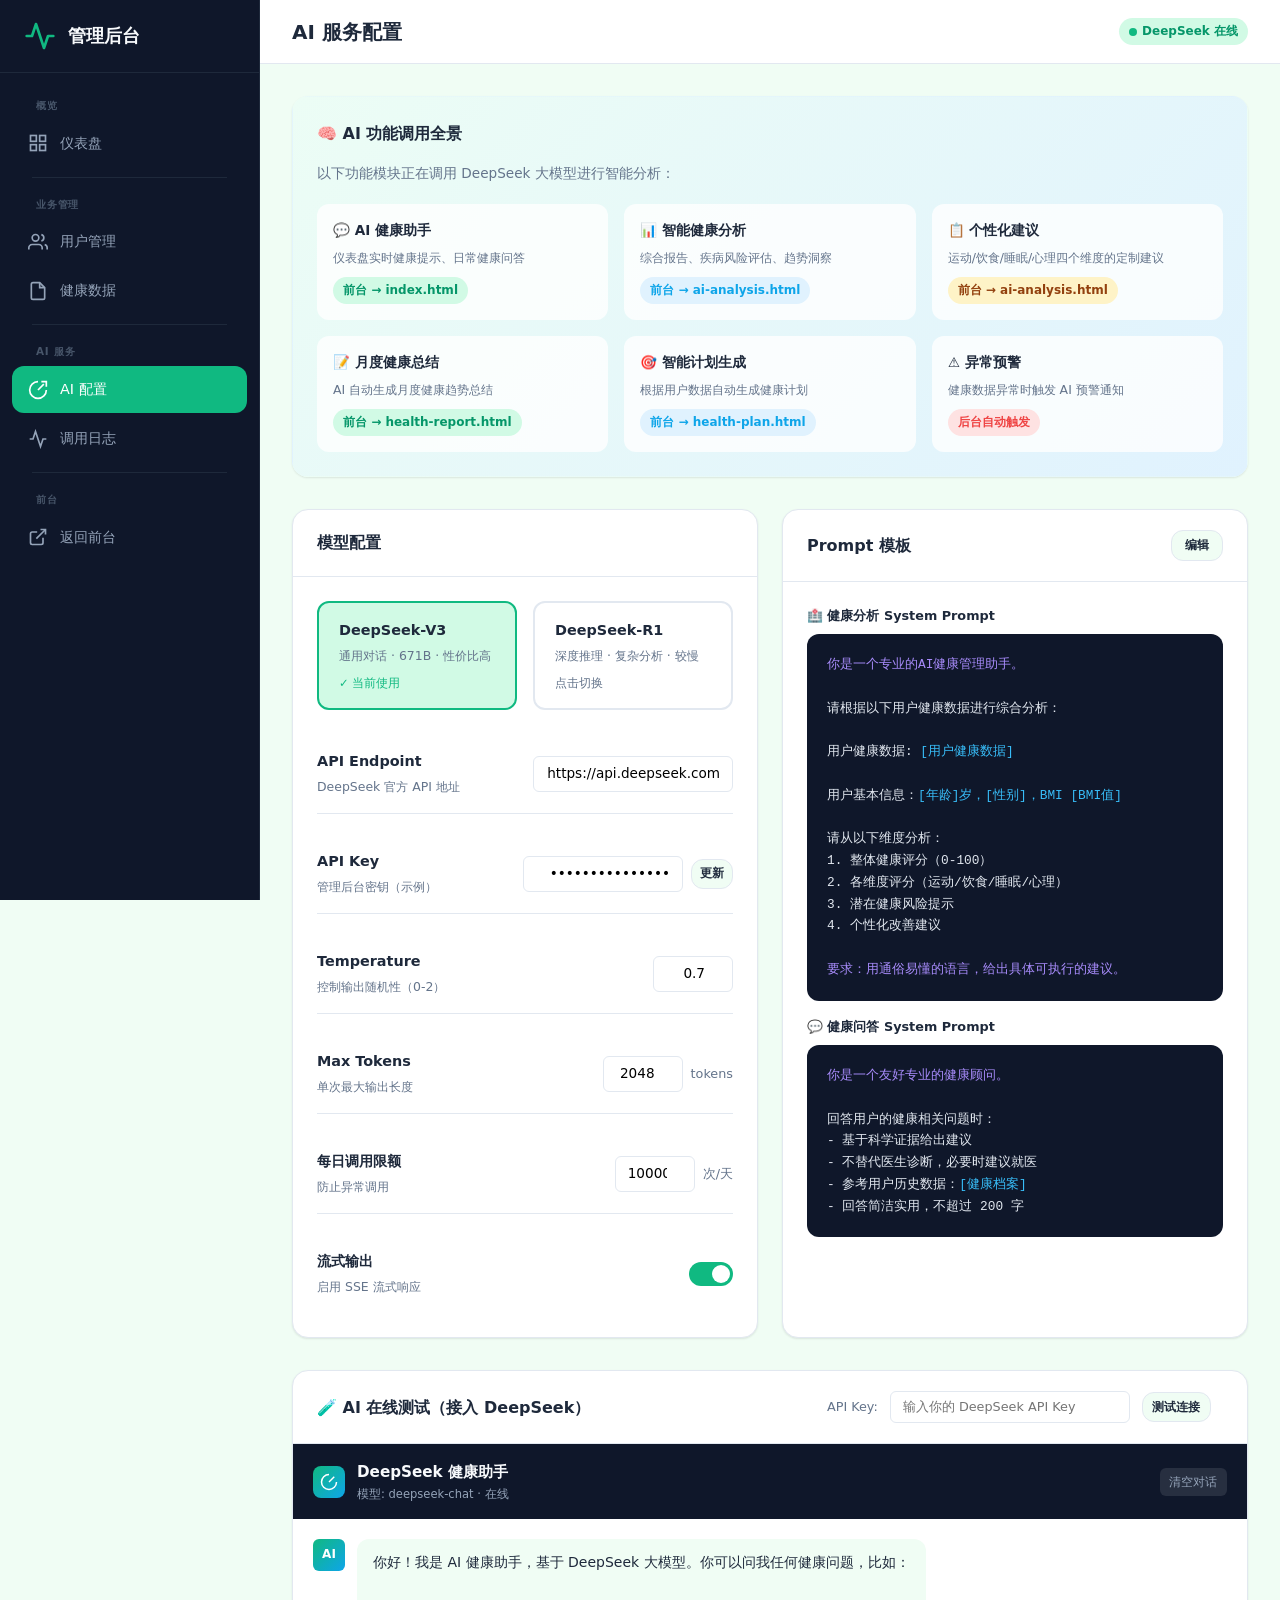
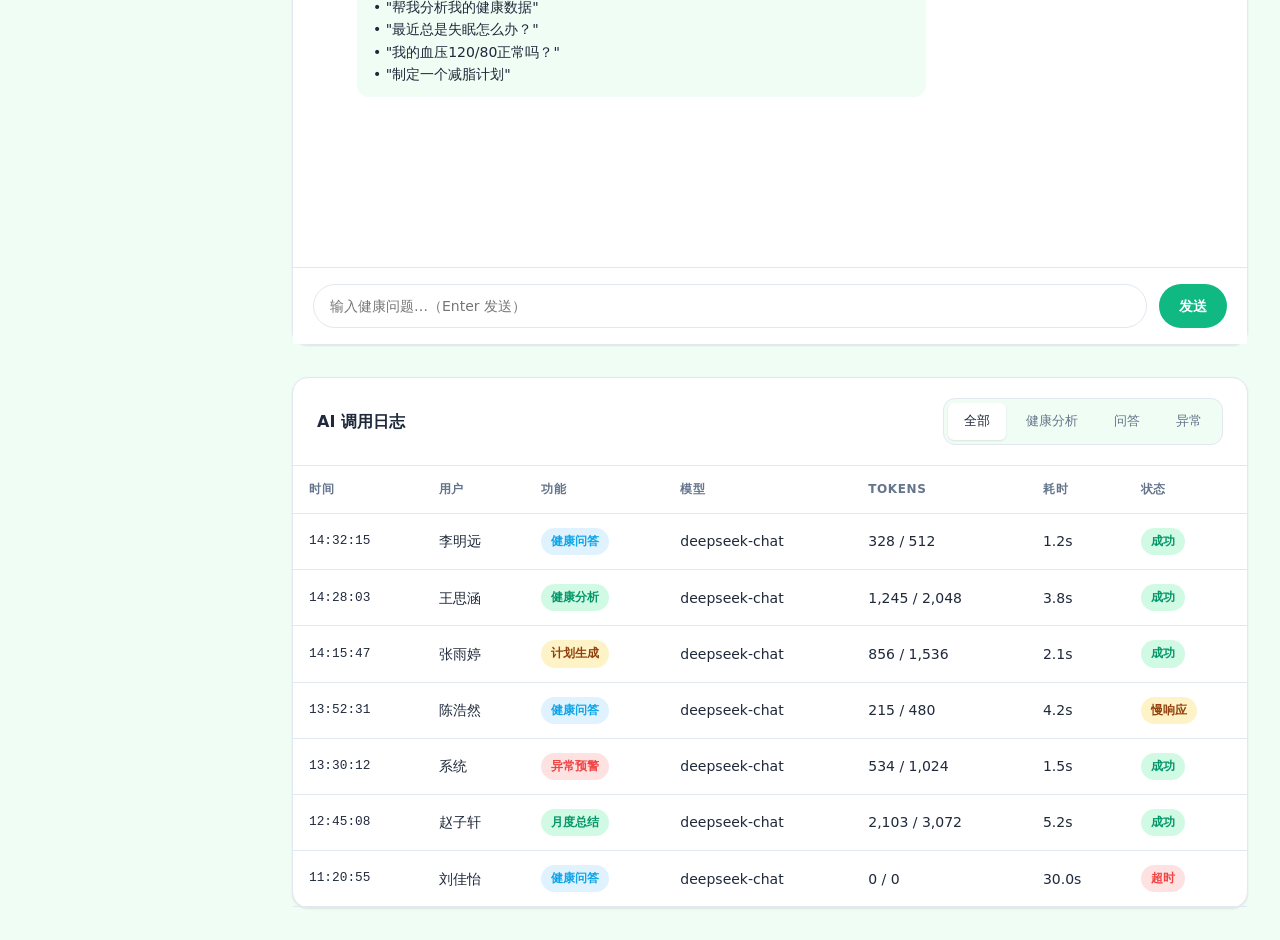
==== commit 7324ab72: "Update admin-ai.html" ====
--- a/admin-ai.html
+++ b/admin-ai.html
@@ -347,6 +347,7 @@
       </ul>
     </nav>
 
+    <script src="./app.js"></script>
     <script>
     // DeepSeek API Integration
     const chatMessages = document.getElementById('chat-messages');
--- a/theme.css
+++ b/theme.css
@@ -940,3 +940,432 @@
     gap: 1rem;
   }
 }
+
+/* ===== ADMIN STYLES ===== */
+
+/* Admin sidebar - darker theme */
+.sidebar.admin-sidebar {
+  background: #0F172A;
+  border-right-color: #1E293B;
+}
+
+.sidebar.admin-sidebar .sidebar-brand {
+  border-bottom-color: #1E293B;
+}
+
+.sidebar.admin-sidebar .sidebar-brand span {
+  color: #F8FAFC;
+}
+
+.sidebar.admin-sidebar .sidebar-brand svg {
+  color: var(--color-primary);
+}
+
+.admin-nav-section {
+  padding: 0.5rem 0.75rem 0.25rem 1.5rem;
+  font-size: 0.65rem;
+  font-weight: 700;
+  text-transform: uppercase;
+  letter-spacing: 0.08em;
+  color: #475569;
+}
+
+.sidebar.admin-sidebar .sidebar-nav a {
+  color: #94A3B8;
+}
+
+.sidebar.admin-sidebar .sidebar-nav a:hover {
+  background: rgba(255,255,255,0.05);
+  color: #E2E8F0;
+}
+
+.sidebar.admin-sidebar .sidebar-nav a.active {
+  background: var(--color-primary);
+  color: #fff;
+}
+
+.admin-divider {
+  height: 1px;
+  background: #1E293B;
+  margin: 0.5rem 1.25rem;
+}
+
+/* Status dot */
+.status-dot {
+  display: inline-block;
+  width: 8px;
+  height: 8px;
+  border-radius: 50%;
+  margin-right: 0.5rem;
+}
+
+.status-dot.online { background: var(--color-primary); }
+.status-dot.offline { background: #94A3B8; }
+.status-dot.error { background: var(--color-danger); }
+.status-dot.warning { background: var(--color-warning); }
+
+/* Toggle switch */
+.toggle-switch {
+  position: relative;
+  width: 44px;
+  height: 24px;
+  display: inline-block;
+}
+
+.toggle-switch input {
+  opacity: 0;
+  width: 0;
+  height: 0;
+}
+
+.toggle-slider {
+  position: absolute;
+  inset: 0;
+  background: #CBD5E1;
+  border-radius: 999px;
+  cursor: pointer;
+  transition: 0.2s;
+}
+
+.toggle-slider::before {
+  content: '';
+  position: absolute;
+  width: 18px;
+  height: 18px;
+  left: 3px;
+  bottom: 3px;
+  background: #fff;
+  border-radius: 50%;
+  transition: 0.2s;
+}
+
+.toggle-switch input:checked + .toggle-slider {
+  background: var(--color-primary);
+}
+
+.toggle-switch input:checked + .toggle-slider::before {
+  transform: translateX(20px);
+}
+
+/* Chat interface */
+.chat-container {
+  display: flex;
+  flex-direction: column;
+  height: 500px;
+  border: 1px solid var(--color-border);
+  border-radius: var(--radius-lg);
+  overflow: hidden;
+  background: var(--color-surface);
+}
+
+.chat-header {
+  padding: 1rem 1.25rem;
+  background: #0F172A;
+  color: #F8FAFC;
+  display: flex;
+  align-items: center;
+  gap: 0.75rem;
+}
+
+.chat-header h3 {
+  font-size: 0.95rem;
+  font-weight: 600;
+}
+
+.chat-messages {
+  flex: 1;
+  overflow-y: auto;
+  padding: 1.25rem;
+  display: flex;
+  flex-direction: column;
+  gap: 1rem;
+}
+
+.chat-msg {
+  display: flex;
+  gap: 0.75rem;
+  max-width: 85%;
+}
+
+.chat-msg.user {
+  align-self: flex-end;
+  flex-direction: row-reverse;
+}
+
+.chat-msg-avatar {
+  width: 32px;
+  height: 32px;
+  border-radius: var(--radius-sm);
+  display: flex;
+  align-items: center;
+  justify-content: center;
+  flex-shrink: 0;
+  font-size: 0.75rem;
+  font-weight: 600;
+}
+
+.chat-msg.ai .chat-msg-avatar {
+  background: linear-gradient(135deg, var(--color-primary), var(--color-accent));
+  color: #fff;
+}
+
+.chat-msg.user .chat-msg-avatar {
+  background: var(--color-accent);
+  color: #fff;
+}
+
+.chat-msg-bubble {
+  padding: 0.75rem 1rem;
+  border-radius: var(--radius-md);
+  font-size: 0.875rem;
+  line-height: 1.6;
+}
+
+.chat-msg.ai .chat-msg-bubble {
+  background: var(--color-background);
+  color: var(--color-text);
+}
+
+.chat-msg.user .chat-msg-bubble {
+  background: var(--color-primary);
+  color: #fff;
+}
+
+.chat-input-area {
+  display: flex;
+  gap: 0.75rem;
+  padding: 1rem 1.25rem;
+  border-top: 1px solid var(--color-border);
+  background: var(--color-surface);
+}
+
+.chat-input-area input {
+  flex: 1;
+  padding: 0.625rem 1rem;
+  border: 1px solid var(--color-border);
+  border-radius: var(--radius-xl);
+  font-size: 0.875rem;
+  outline: none;
+}
+
+.chat-input-area input:focus {
+  border-color: var(--color-primary);
+}
+
+.chat-input-area button {
+  padding: 0.625rem 1.25rem;
+  background: var(--color-primary);
+  color: #fff;
+  border: none;
+  border-radius: var(--radius-xl);
+  font-size: 0.875rem;
+  font-weight: 600;
+  cursor: pointer;
+  transition: background 0.15s;
+}
+
+.chat-input-area button:hover {
+  background: var(--color-primary-dark);
+}
+
+.chat-input-area button:disabled {
+  opacity: 0.5;
+  cursor: not-allowed;
+}
+
+/* Admin log entry */
+.log-entry {
+  display: flex;
+  align-items: flex-start;
+  gap: 1rem;
+  padding: 0.75rem 0;
+  border-bottom: 1px solid var(--color-border);
+  font-size: 0.825rem;
+}
+
+.log-time {
+  color: var(--color-muted-text);
+  font-family: monospace;
+  font-size: 0.75rem;
+  flex-shrink: 0;
+  width: 80px;
+}
+
+.log-level {
+  flex-shrink: 0;
+  width: 50px;
+  font-weight: 600;
+  font-size: 0.7rem;
+  text-transform: uppercase;
+}
+
+.log-level.info { color: var(--color-accent); }
+.log-level.warn { color: var(--color-warning); }
+.log-level.error { color: var(--color-danger); }
+.log-level.ok { color: var(--color-primary); }
+
+.log-text {
+  flex: 1;
+  color: var(--color-text);
+}
+
+/* Config card */
+.config-group {
+  display: flex;
+  flex-direction: column;
+  gap: 1.25rem;
+}
+
+.config-row {
+  display: flex;
+  align-items: center;
+  justify-content: space-between;
+  padding: 1rem 0;
+  border-bottom: 1px solid var(--color-border);
+}
+
+.config-row:last-child {
+  border-bottom: none;
+}
+
+.config-info h4 {
+  font-size: 0.9rem;
+  font-weight: 600;
+  margin-bottom: 0.25rem;
+}
+
+.config-info p {
+  font-size: 0.78rem;
+  color: var(--color-muted-text);
+}
+
+/* Inline edit */
+.inline-edit {
+  display: flex;
+  align-items: center;
+  gap: 0.5rem;
+}
+
+.inline-edit input {
+  width: 120px;
+  padding: 0.375rem 0.75rem;
+  border: 1px solid var(--color-border);
+  border-radius: var(--radius-sm);
+  font-size: 0.85rem;
+  text-align: right;
+}
+
+.inline-edit .unit {
+  font-size: 0.8rem;
+  color: var(--color-muted-text);
+}
+
+/* Admin metric mini */
+.admin-metric {
+  text-align: center;
+  padding: 1.25rem;
+}
+
+.admin-metric .metric-val {
+  font-size: 1.75rem;
+  font-weight: 700;
+  line-height: 1.2;
+}
+
+.admin-metric .metric-label {
+  font-size: 0.78rem;
+  color: var(--color-muted-text);
+  margin-top: 0.25rem;
+}
+
+.admin-metric .metric-sub {
+  font-size: 0.7rem;
+  margin-top: 0.375rem;
+}
+
+/* User row avatar */
+.user-row-avatar {
+  width: 36px;
+  height: 36px;
+  border-radius: 50%;
+  display: inline-flex;
+  align-items: center;
+  justify-content: center;
+  font-weight: 600;
+  font-size: 0.85rem;
+  color: #fff;
+  flex-shrink: 0;
+}
+
+/* Typing indicator */
+.typing-indicator {
+  display: flex;
+  gap: 4px;
+  padding: 0.5rem 0;
+}
+
+.typing-indicator span {
+  width: 6px;
+  height: 6px;
+  border-radius: 50%;
+  background: var(--color-muted-text);
+  animation: typing 1.4s infinite ease-in-out;
+}
+
+.typing-indicator span:nth-child(2) { animation-delay: 0.2s; }
+.typing-indicator span:nth-child(3) { animation-delay: 0.4s; }
+
+@keyframes typing {
+  0%, 60%, 100% { opacity: 0.3; transform: translateY(0); }
+  30% { opacity: 1; transform: translateY(-4px); }
+}
+
+/* Model selector */
+.model-card {
+  padding: 1rem 1.25rem;
+  border: 2px solid var(--color-border);
+  border-radius: var(--radius-md);
+  cursor: pointer;
+  transition: all 0.15s;
+}
+
+.model-card:hover {
+  border-color: var(--color-primary);
+}
+
+.model-card.selected {
+  border-color: var(--color-primary);
+  background: var(--color-primary-light);
+}
+
+.model-card h4 {
+  font-size: 0.9rem;
+  font-weight: 600;
+  margin-bottom: 0.25rem;
+}
+
+.model-card p {
+  font-size: 0.78rem;
+  color: var(--color-muted-text);
+}
+
+/* Prompt template */
+.prompt-template {
+  background: #0F172A;
+  color: #E2E8F0;
+  border-radius: var(--radius-md);
+  padding: 1.25rem;
+  font-family: 'Courier New', monospace;
+  font-size: 0.8rem;
+  line-height: 1.7;
+  overflow-x: auto;
+  white-space: pre-wrap;
+}
+
+.prompt-template .placeholder {
+  color: #38BDF8;
+}
+
+.prompt-template .keyword {
+  color: #A78BFA;
+}
